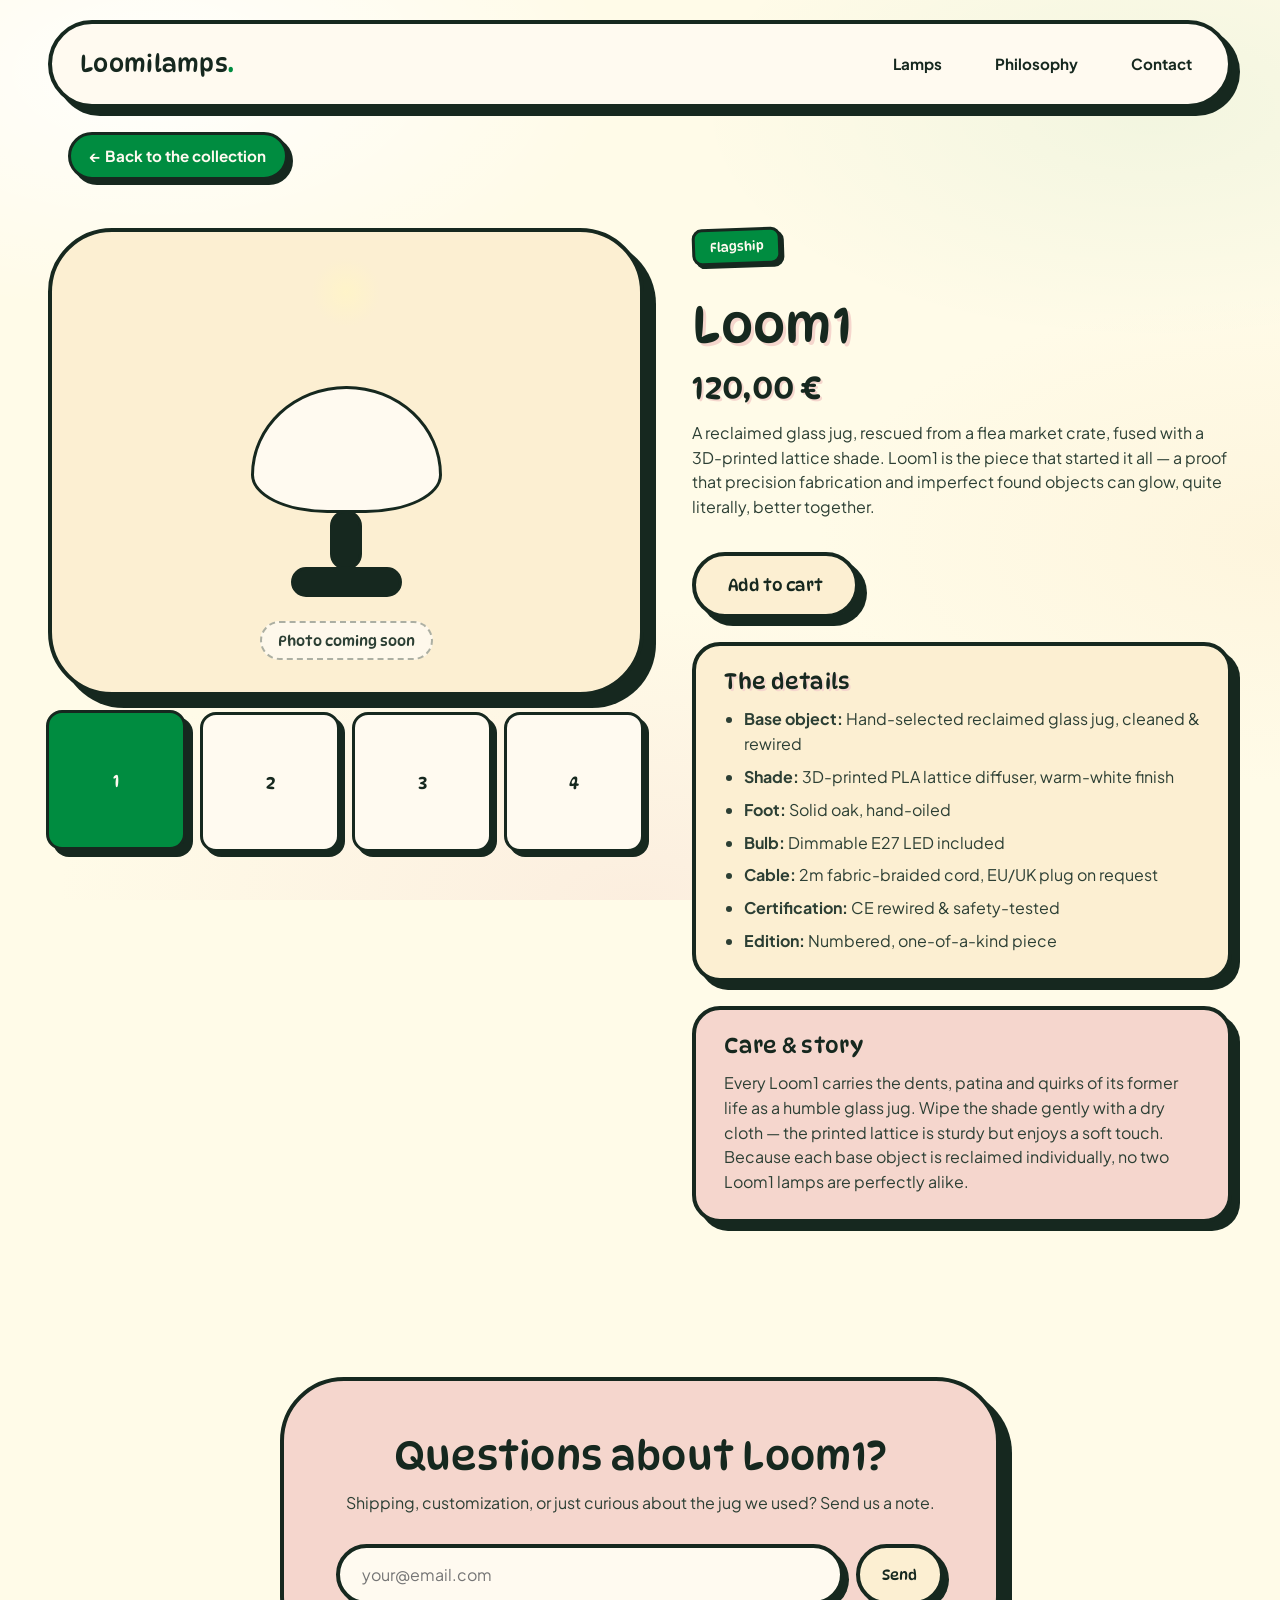
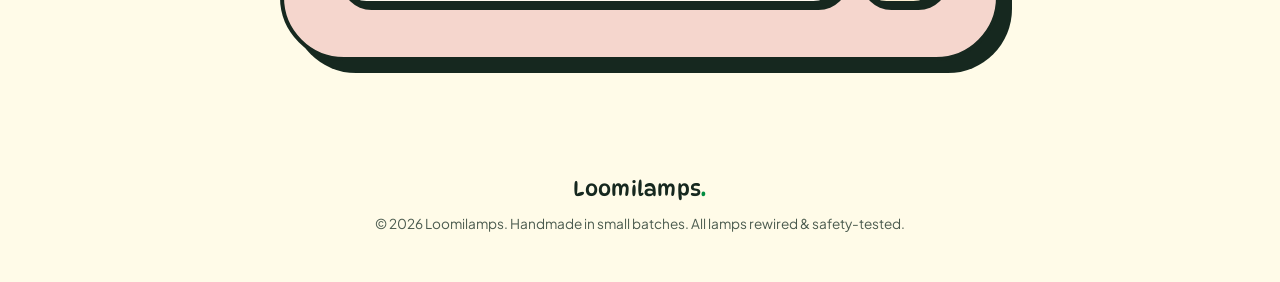
==== product-loom1.html @ 5aad16cc "Initial commit: Loomilamps Space-Age Retro E-commerce Site (v4)" ====
<!DOCTYPE html>
<html lang="en">
<head>
<meta charset="UTF-8">
<meta name="viewport" content="width=device-width, initial-scale=1.0">
<title>Loom1 — Loomilamps</title>
<meta name="description" content="Loom1: a reclaimed glass jug fused with a 3D-printed lattice shade. Handcrafted, numbered, and rewired by Loomilamps.">

<link rel="preconnect" href="https://fonts.googleapis.com">
<link rel="preconnect" href="https://fonts.gstatic.com" crossorigin>
<link href="https://fonts.googleapis.com/css2?family=Bubblegum+Sans&family=DynaPuff:wght@400..700&family=Plus+Jakarta+Sans:ital,wght@0,300..800;1,300..800&display=swap" rel="stylesheet">

<link rel="stylesheet" href="style.css">
</head>
<body>

<div class="noise-overlay" aria-hidden="true"></div>

<!-- ===== HEADER ===== -->
<header class="site-header">
  <div class="nav-bubble">
    <a href="index.html" class="logo">Loomilamps<span class="logo-dot">.</span></a>

    <button class="nav-toggle" id="navToggle" aria-label="Toggle navigation" aria-expanded="false" aria-controls="primaryNav">
      <span></span><span></span><span></span>
    </button>

    <nav class="primary-nav" id="primaryNav">
      <a href="index.html#lamps">Lamps</a>
      <a href="index.html#philosophy">Philosophy</a>
      <a href="index.html#contact">Contact</a>
    </nav>
  </div>
</header>

<main id="top">

  <!-- ===== BREADCRUMB ===== -->
  <div class="breadcrumb-wrap">
    <a href="index.html#lamps" class="breadcrumb-link">&larr; Back to the collection</a>
  </div>

  <!-- ===== PRODUCT DETAIL ===== -->
  <section class="product-detail">
    <div class="product-detail-inner">

      <!-- Gallery -->
      <div class="gallery">
        <div class="gallery-main">
          <!-- Replace with <img src="assets/loom1-1.jpg" alt="Loom1 lamp, front view"> when photos are ready -->
          <div class="gallery-placeholder" id="galleryMain" data-caption="Front view">
            <div class="mini-lamp mini-lamp--01 mini-lamp--big" aria-hidden="true">
              <div class="mini-glow"></div>
              <div class="mini-shade"></div>
              <div class="mini-neck"></div>
              <div class="mini-base"></div>
            </div>
            <span class="placeholder-label">Photo coming soon</span>
          </div>
        </div>
        <div class="gallery-thumbs" id="galleryThumbs">
          <button type="button" class="gallery-thumb is-active" data-caption="Front view" aria-label="Show front view">1</button>
          <button type="button" class="gallery-thumb" data-caption="Side profile" aria-label="Show side profile">2</button>
          <button type="button" class="gallery-thumb" data-caption="Lit at dusk" aria-label="Show lamp lit at dusk">3</button>
          <button type="button" class="gallery-thumb" data-caption="Detail: printed lattice shade" aria-label="Show shade detail">4</button>
        </div>
      </div>

      <!-- Info -->
      <div class="product-info">
        <span class="tag">Flagship</span>
        <h1>Loom1</h1>
        <p class="price price-lg">120,00&nbsp;€</p>

        <p class="product-lead">
          A reclaimed glass jug, rescued from a flea market crate, fused with a
          3D-printed lattice shade. Loom1 is the piece that started it all — a
          proof that precision fabrication and imperfect found objects can glow,
          quite literally, better together.
        </p>

        <a href="#contact-cta" class="btn btn-primary">
          <span>Add to cart</span>
        </a>

        <div class="spec-card">
          <h2>The details</h2>
          <ul class="spec-list">
            <li><strong>Base object:</strong> Hand-selected reclaimed glass jug, cleaned &amp; rewired</li>
            <li><strong>Shade:</strong> 3D-printed PLA lattice diffuser, warm-white finish</li>
            <li><strong>Foot:</strong> Solid oak, hand-oiled</li>
            <li><strong>Bulb:</strong> Dimmable E27 LED included</li>
            <li><strong>Cable:</strong> 2m fabric-braided cord, EU/UK plug on request</li>
            <li><strong>Certification:</strong> CE rewired &amp; safety-tested</li>
            <li><strong>Edition:</strong> Numbered, one-of-a-kind piece</li>
          </ul>
        </div>

        <div class="spec-card spec-card--pink">
          <h2>Care &amp; story</h2>
          <p>
            Every Loom1 carries the dents, patina and quirks of its former life as
            a humble glass jug. Wipe the shade gently with a dry cloth — the
            printed lattice is sturdy but enjoys a soft touch. Because each base
            object is reclaimed individually, no two Loom1 lamps are perfectly
            alike.
          </p>
        </div>
      </div>

    </div>
  </section>

  <!-- ===== MINI CONTACT CTA ===== -->
  <section class="contact" id="contact-cta">
    <div class="contact-card">
      <h2>Questions about Loom1?</h2>
      <p>Shipping, customization, or just curious about the jug we used? Send us a note.</p>
      <form class="contact-form" action="#" method="post">
        <input type="email" name="email" placeholder="your@email.com" required aria-label="Email address">
        <button type="submit" class="btn btn-primary btn-small">Send</button>
      </form>
    </div>
  </section>

</main>

<!-- ===== FOOTER ===== -->
<footer class="site-footer">
  <div class="footer-inner">
    <span class="logo logo--footer">Loomilamps<span class="logo-dot">.</span></span>
    <p>&copy; 2026 Loomilamps. Handmade in small batches. All lamps rewired &amp; safety-tested.</p>
  </div>
</footer>

<script src="script.js"></script>
</body>
</html>
---- style.css ----
/* =========================================================
   Loomilamps — Design Tokens
   ========================================================= */
:root {
  --color-bg: #fffbe8;
  --color-bg-soft: #fff5d6;
  --color-green: #008c40;
  --color-green-deep: #016b32;
  --color-butter: #fcefd2;
  --color-pink: #f5d6cd;
  --color-ink: #16281f;
  --color-ink-soft: #2c3f34;
  --color-cream: #fffaf0;

  --border-thick: 4px;
  --border-color: var(--color-ink);

  --shadow-offset: 8px;
  --shadow-hard: var(--shadow-offset) var(--shadow-offset) 0 0 var(--color-ink);
  --shadow-hard-sm: 5px 5px 0 0 var(--color-ink);
  --shadow-hard-lg: 12px 12px 0 0 var(--color-ink);

  --radius-blob: 42px;
  --radius-blob-lg: 64px;
  --radius-pill: 999px;

  --font-display: 'DynaPuff', 'Bubblegum Sans', system-ui, sans-serif;
  --font-body: 'Plus Jakarta Sans', 'Inter', system-ui, -apple-system, sans-serif;

  --container-w: 1240px;
}

/* =========================================================
   Reset & Base
   ========================================================= */
*, *::before, *::after { box-sizing: border-box; }

html { scroll-behavior: smooth; }

body {
  margin: 0;
  min-height: 100vh;
  background-color: var(--color-bg);
  /* Soft, non-repeating light blooms — no tiling pattern, just gentle depth */
  background-image:
    radial-gradient(ellipse 60% 45% at 12% 8%, rgba(255,255,255,0.9), transparent 60%),
    radial-gradient(ellipse 55% 40% at 90% 12%, rgba(0,140,64,0.05), transparent 65%),
    radial-gradient(ellipse 70% 50% at 50% 100%, rgba(245,214,205,0.35), transparent 65%),
    radial-gradient(ellipse 60% 45% at 100% 60%, rgba(252,239,210,0.5), transparent 60%);
  background-attachment: fixed;
  color: var(--color-ink);
  font-family: var(--font-body);
  font-size: 16px;
  line-height: 1.55;
  -webkit-font-smoothing: antialiased;
  overflow-x: hidden;
  position: relative;
}

h1, h2, h3, .logo, .price, .stat-number {
  font-family: var(--font-display);
  font-weight: 400;
  line-height: 1.1;
  letter-spacing: 0.3px;
  margin: 0;
}

p { margin: 0 0 1rem; }
p:last-child { margin-bottom: 0; }

a { color: inherit; text-decoration: none; }

img { max-width: 100%; display: block; }

button, input { font-family: inherit; }

/* Global noise overlay intentionally removed — the plain background now relies on
   soft gradients only. Card-level fiber grain removed too — flat pastel colors with
   borders/shadows now carry the paper-cutout feel, avoiding any visible tiling. */

.eyebrow {
  display: inline-block;
  font-weight: 700;
  font-size: 0.8rem;
  letter-spacing: 1.5px;
  text-transform: uppercase;
  color: var(--color-green-deep);
  margin-bottom: 0.75rem;
}
.eyebrow-dark { color: var(--color-ink-soft); }

/* =========================================================
   Buttons
   ========================================================= */
.btn {
  --btn-bg: var(--color-butter);
  --btn-fg: var(--color-ink);
  position: relative;
  display: inline-flex;
  align-items: center;
  justify-content: center;
  gap: 0.5rem;
  font-family: var(--font-display);
  font-size: 1.05rem;
  padding: 1rem 2rem;
  background: var(--btn-bg);
  color: var(--btn-fg);
  border: var(--border-thick) solid var(--border-color);
  border-radius: var(--radius-pill);
  box-shadow: var(--shadow-hard);
  cursor: pointer;
  transition: transform 0.12s ease, box-shadow 0.12s ease;
  will-change: transform;
}
.btn:hover { transform: translate(-2px, -2px); box-shadow: 10px 10px 0 0 var(--color-ink); }
.btn:active,
.btn.is-pressed {
  transform: translate(var(--shadow-offset), var(--shadow-offset));
  box-shadow: 0 0 0 0 var(--color-ink);
}

.btn-primary { background: var(--color-butter); }
.btn-dark { background: var(--color-ink); color: var(--color-cream); }
.btn-outline { background: transparent; }
.btn-small { padding: 0.65rem 1.4rem; font-size: 0.9rem; box-shadow: var(--shadow-hard-sm); }
.btn-small:hover { box-shadow: 7px 7px 0 0 var(--color-ink); }

/* =========================================================
   Header / Nav
   ========================================================= */
.site-header {
  position: sticky;
  top: 0;
  z-index: 50;
  padding: 1.25rem clamp(1rem, 4vw, 3rem) 0;
}

.nav-bubble {
  max-width: var(--container-w);
  margin: 0 auto;
  display: flex;
  align-items: center;
  justify-content: space-between;
  background-color: var(--color-cream);
  border: var(--border-thick) solid var(--border-color);
  border-radius: var(--radius-pill);
  padding: 0.85rem 0.85rem 0.85rem 1.75rem;
  box-shadow: var(--shadow-hard);
}

.logo {
  font-size: 1.5rem;
  color: var(--color-ink);
  white-space: nowrap;
}
.logo-dot { color: var(--color-green); }

.primary-nav {
  display: flex;
  align-items: center;
  gap: 0.5rem;
}
.primary-nav a {
  font-family: var(--font-body);
  font-weight: 700;
  font-size: 0.95rem;
  padding: 0.65rem 1.15rem;
  border-radius: var(--radius-pill);
  border: var(--border-thick) solid transparent;
  transition: border-color 0.15s ease, background 0.15s ease, transform 0.15s ease;
}
.primary-nav a:hover {
  background: var(--color-butter);
  border-color: var(--border-color);
  transform: translateY(-2px);
}

.nav-toggle {
  display: none;
  flex-direction: column;
  justify-content: center;
  gap: 5px;
  width: 46px;
  height: 46px;
  background: var(--color-butter);
  border: var(--border-thick) solid var(--border-color);
  border-radius: 50%;
  cursor: pointer;
}
.nav-toggle span {
  display: block;
  width: 18px;
  height: 3px;
  margin: 0 auto;
  background: var(--color-ink);
  border-radius: 2px;
}

/* =========================================================
   Hero
   ========================================================= */
.hero {
  position: relative;
  z-index: 1;
  padding: clamp(2.5rem, 8vw, 6rem) clamp(1rem, 4vw, 3rem) clamp(3rem, 8vw, 6rem);
}

.hero-inner {
  max-width: var(--container-w);
  margin: 0 auto;
  display: grid;
  grid-template-columns: 1.05fr 0.95fr;
  align-items: center;
  gap: clamp(2rem, 5vw, 4rem);
}

.hero-title {
  font-size: clamp(2.6rem, 6vw, 4.4rem);
  color: var(--color-ink);
  text-shadow: 4px 4px 0 var(--color-pink);
  margin-bottom: 1.25rem;
}

.hero-text {
  color: var(--color-ink-soft);
  font-size: 1.1rem;
  max-width: 46ch;
  margin-bottom: 2rem;
}

.hero-visual {
  position: relative;
  display: flex;
  justify-content: center;
  align-items: center;
}

.porthole {
  position: relative;
  width: clamp(260px, 32vw, 420px);
  aspect-ratio: 1 / 1;
  border-radius: 50%;
  background: var(--color-ink);
  border: var(--border-thick) solid var(--border-color);
  box-shadow: var(--shadow-hard-lg);
  display: flex;
  align-items: center;
  justify-content: center;
  animation: float 6s ease-in-out infinite;
}

.porthole-ring {
  width: 88%;
  height: 88%;
  border-radius: 50%;
  background: var(--color-butter);
  border: var(--border-thick) solid var(--border-color);
  display: flex;
  align-items: center;
  justify-content: center;
}

.porthole-glass {
  width: 82%;
  height: 82%;
  border-radius: 50%;
  background: radial-gradient(circle at 35% 30%, #d9f2e4, var(--color-pink) 70%);
  border: var(--border-thick) solid var(--border-color);
  display: flex;
  align-items: flex-end;
  justify-content: center;
  overflow: hidden;
  position: relative;
}

.porthole-bolt {
  position: absolute;
  width: 22px;
  height: 22px;
  background: var(--color-butter);
  border: 3px solid var(--border-color);
  border-radius: 50%;
}
.bolt-1 { top: 6%; left: 50%; transform: translateX(-50%); }
.bolt-2 { bottom: 6%; left: 50%; transform: translateX(-50%); }
.bolt-3 { left: 6%; top: 50%; transform: translateY(-50%); }
.bolt-4 { right: 6%; top: 50%; transform: translateY(-50%); }

/* Illustrated lamp inside the porthole, pure CSS */
.lamp-illustration {
  position: relative;
  width: 60%;
  height: 78%;
  display: flex;
  flex-direction: column;
  align-items: center;
  justify-content: flex-end;
}
.lamp-glow {
  position: absolute;
  top: -6%;
  width: 120px;
  max-width: 70%;
  aspect-ratio: 1/1;
  background: radial-gradient(circle, rgba(255,244,200,0.95), rgba(255,244,200,0) 70%);
  border-radius: 50%;
}
.lamp-shade {
  width: 68%;
  aspect-ratio: 1.6/1;
  background: var(--color-butter);
  border: var(--border-thick) solid var(--border-color);
  border-radius: 50% 50% 40% 40% / 70% 70% 30% 30%;
  position: relative;
  z-index: 1;
}
.lamp-neck {
  width: 10%;
  height: 22%;
  background: var(--color-ink);
  border: 3px solid var(--border-color);
  border-radius: var(--radius-pill);
  margin-top: -4px;
}
.lamp-base {
  width: 46%;
  height: 10%;
  background: var(--color-ink);
  border: var(--border-thick) solid var(--border-color);
  border-radius: var(--radius-pill);
  margin-top: -4px;
}

.hero-badge {
  position: absolute;
  bottom: -6%;
  right: -4%;
  background: var(--color-pink);
  border: var(--border-thick) solid var(--border-color);
  border-radius: var(--radius-blob);
  box-shadow: var(--shadow-hard-sm);
  padding: 0.75rem 1.1rem;
  font-family: var(--font-display);
  font-size: 0.95rem;
  text-align: center;
  line-height: 1.25;
  transform: rotate(-6deg);
}

@keyframes float {
  0%, 100% { transform: translateY(0); }
  50% { transform: translateY(-14px); }
}

/* =========================================================
   Showcase / Product Grid
   ========================================================= */
.showcase, .philosophy, .contact {
  position: relative;
  z-index: 1;
  padding: clamp(2.5rem, 6vw, 5rem) clamp(1rem, 4vw, 3rem);
}

.section-heading {
  max-width: var(--container-w);
  margin: 0 auto clamp(2rem, 5vw, 3rem);
  text-align: center;
}
.section-heading h2 {
  font-size: clamp(2.1rem, 4.5vw, 3rem);
  color: var(--color-ink);
  text-shadow: 3px 3px 0 var(--color-pink);
  margin-bottom: 0.9rem;
}
.section-sub {
  color: var(--color-ink-soft);
  max-width: 56ch;
  margin: 0 auto;
}

.product-grid {
  max-width: var(--container-w);
  margin: 0 auto;
  display: grid;
  grid-template-columns: repeat(3, 1fr);
  gap: clamp(1.25rem, 3vw, 2rem);
  align-items: stretch;
}

.product-card {
  --rotate: 0deg;
  position: relative;
  display: flex;
  flex-direction: column;
  border: var(--border-thick) solid var(--border-color);
  border-radius: 28px;
  box-shadow: var(--shadow-hard-lg);
  padding: 1.75rem;
  transform: rotate(var(--rotate));
  transition: transform 0.18s ease, box-shadow 0.18s ease;
  /* corrugated flute lines + fiber grain, cut right into the cardboard */
  background-image:
    repeating-linear-gradient(90deg, rgba(0,0,0,0.06) 0 2px, transparent 2px 9px),
    url("data:image/svg+xml;utf8,<svg xmlns='http://www.w3.org/2000/svg' width='160' height='160'><filter id='c'><feTurbulence type='fractalNoise' baseFrequency='0.015 0.85' numOctaves='4' seed='3' stitchTiles='stitch'/><feColorMatrix type='matrix' values='0 0 0 0 0.1  0 0 0 0 0.07  0 0 0 0 0.02  0 0 0 0 0.45 0'/></filter><rect width='100%25' height='100%25' filter='url(%23c)'/></svg>");
  background-blend-mode: multiply, multiply;
  background-size: auto, 160px 160px;
}
/* Dashed stitch-line inset, like the fold score of a die-cut cardboard piece */
.product-card::after {
  content: "";
  position: absolute;
  inset: 10px;
  border: 2.5px dashed rgba(22, 40, 31, 0.28);
  border-radius: 20px;
  pointer-events: none;
}
.product-card:nth-child(1) { --rotate: -1.4deg; }
.product-card:nth-child(2) { --rotate: 1.1deg; }
.product-card:nth-child(3) { --rotate: -0.9deg; }
.product-card:hover {
  --rotate: 0deg;
  transform: translate(-4px, -4px) rotate(var(--rotate));
  box-shadow: 16px 16px 0 0 var(--color-ink);
}
.product-card--yellow { background-color: var(--color-butter); }
.product-card--pink { background-color: var(--color-pink); }
.product-card--featured { transform: translateY(-10px) rotate(var(--rotate)); }
.product-card--featured:hover { transform: translate(-4px, -14px) rotate(var(--rotate)); }

/* Whole flagship card becomes a link to its product page, styled as a plain block */
.product-card-link {
  display: flex;
  flex-direction: column;
  flex: 1;
  color: inherit;
}

/* Washi-tape strip pinning the card down, for that board-game-box feel */
.card-tape {
  position: absolute;
  top: -14px;
  left: 50%;
  width: 110px;
  height: 34px;
  margin-left: -55px;
  background: rgba(255, 250, 240, 0.55);
  border: 2.5px dashed rgba(22, 40, 31, 0.4);
  transform: rotate(-4deg);
  z-index: 2;
  pointer-events: none;
}

.tag {
  align-self: flex-start;
  font-family: var(--font-display);
  font-size: 0.8rem;
  background: var(--color-green);
  color: var(--color-cream);
  border: 3px solid var(--border-color);
  border-radius: 10px;
  padding: 0.35rem 0.9rem;
  margin-bottom: 1rem;
  transform: rotate(-2deg);
  box-shadow: 3px 3px 0 0 var(--color-ink);
  position: relative;
  z-index: 1;
}
.tag-soon { background: var(--color-ink); }

.product-media {
  display: flex;
  align-items: flex-end;
  justify-content: center;
  height: clamp(160px, 20vw, 210px);
  margin-bottom: 1.25rem;
  background-color: rgba(255,255,255,0.35);
  border: 3px solid var(--border-color);
  border-radius: var(--radius-blob);
}

/* Mini lamp illustrations reused for product cards */
.mini-lamp {
  position: relative;
  width: 55%;
  height: 85%;
  display: flex;
  flex-direction: column;
  align-items: center;
  justify-content: flex-end;
}
.mini-glow {
  position: absolute;
  top: -2%;
  width: 70px;
  max-width: 60%;
  aspect-ratio: 1/1;
  background: radial-gradient(circle, rgba(255,244,200,0.9), rgba(255,244,200,0) 70%);
  border-radius: 50%;
}
.mini-shade {
  width: 72%;
  aspect-ratio: 1.5/1;
  background: var(--color-cream);
  border: 3px solid var(--border-color);
  border-radius: 50% 50% 40% 40% / 70% 70% 30% 30%;
  position: relative;
  z-index: 1;
}
.mini-shade--round { border-radius: 50%; aspect-ratio: 1/1; width: 60%; }
.mini-shade--tall { border-radius: 40% 40% 30% 30% / 55% 55% 45% 45%; aspect-ratio: 1/1.3; width: 55%; }
.mini-neck { width: 12%; height: 18%; background: var(--color-ink); border: 3px solid var(--border-color); border-radius: var(--radius-pill); margin-top: -3px; }
.mini-base { width: 42%; height: 9%; background: var(--color-ink); border: 3px solid var(--border-color); border-radius: var(--radius-pill); margin-top: -3px; }
.mini-base--wide { width: 58%; }

.product-body h3 {
  font-size: 1.6rem;
  margin-bottom: 0.6rem;
}
.product-body p { color: var(--color-ink-soft); margin-bottom: 1.25rem; }

.product-footer {
  margin-top: auto;
  display: flex;
  align-items: center;
  justify-content: space-between;
  gap: 0.75rem;
  flex-wrap: wrap;
}

.price { font-size: 1.5rem; }
.price-muted { font-size: 1.05rem; font-family: var(--font-body); font-weight: 700; color: var(--color-ink-soft); }

/* =========================================================
   Philosophy
   ========================================================= */
.philosophy-card {
  max-width: var(--container-w);
  margin: 0 auto;
  background-color: var(--color-cream);
  border: var(--border-thick) solid var(--border-color);
  border-radius: var(--radius-blob-lg);
  box-shadow: var(--shadow-hard-lg);
  padding: clamp(2rem, 5vw, 3.5rem);
}
.philosophy-card h2 {
  font-size: clamp(2rem, 4vw, 2.8rem);
  margin-bottom: 1.75rem;
  text-shadow: 3px 3px 0 var(--color-pink);
}

.philosophy-grid {
  display: grid;
  grid-template-columns: 1.4fr 1fr;
  gap: clamp(1.5rem, 4vw, 3rem);
  align-items: start;
}

.philosophy-text p { color: var(--color-ink-soft); }
.philosophy-text p + p { margin-top: 1rem; }

.philosophy-stats {
  display: flex;
  flex-direction: column;
  gap: 1rem;
}
.stat-chip {
  background: var(--color-butter);
  border: var(--border-thick) solid var(--border-color);
  border-radius: var(--radius-blob);
  box-shadow: var(--shadow-hard-sm);
  padding: 1.1rem 1.4rem;
  display: flex;
  flex-direction: column;
  gap: 0.15rem;
}
.stat-chip--pink { background: var(--color-pink); }
.stat-number { font-size: 1.8rem; color: var(--color-ink); }
.stat-label { font-size: 0.85rem; font-weight: 700; color: var(--color-ink-soft); }

/* =========================================================
   Contact
   ========================================================= */
.contact-card {
  max-width: 720px;
  margin: 0 auto;
  text-align: center;
  background-color: var(--color-pink);
  border: var(--border-thick) solid var(--border-color);
  border-radius: var(--radius-blob-lg);
  box-shadow: var(--shadow-hard-lg);
  padding: clamp(2rem, 5vw, 3.25rem);
}
.contact-card h2 { font-size: clamp(1.9rem, 4vw, 2.5rem); margin-bottom: 0.9rem; text-shadow: 3px 3px 0 var(--color-pink); }
.contact-card p { color: var(--color-ink-soft); margin-bottom: 1.75rem; }

.contact-form {
  display: flex;
  gap: 0.75rem;
  flex-wrap: wrap;
  justify-content: center;
}
.contact-form input {
  flex: 1 1 260px;
  padding: 1rem 1.4rem;
  border: var(--border-thick) solid var(--border-color);
  border-radius: var(--radius-pill);
  background: var(--color-cream);
  font-size: 1rem;
  box-shadow: var(--shadow-hard-sm);
}
.contact-form input:focus {
  outline: none;
  box-shadow: 6px 6px 0 0 var(--color-ink);
}

/* =========================================================
   Footer
   ========================================================= */
.site-footer {
  position: relative;
  z-index: 1;
  padding: 2.5rem clamp(1rem, 4vw, 3rem) 3rem;
}
.footer-inner {
  max-width: var(--container-w);
  margin: 0 auto;
  display: flex;
  flex-direction: column;
  align-items: center;
  gap: 0.75rem;
  text-align: center;
  color: var(--color-ink-soft);
}
.logo--footer { font-size: 1.3rem; }
.footer-inner p { font-size: 0.85rem; opacity: 0.85; }

/* =========================================================
   Product Detail Page
   ========================================================= */
.breadcrumb-wrap {
  max-width: var(--container-w);
  margin: 0 auto;
  padding: 1.5rem clamp(1rem, 4vw, 3rem) 0;
  position: relative;
  z-index: 1;
}
.breadcrumb-link {
  display: inline-flex;
  align-items: center;
  gap: 0.4rem;
  font-weight: 700;
  font-size: 0.95rem;
  color: var(--color-cream);
  padding: 0.6rem 1.2rem;
  border: 3px solid var(--border-color);
  border-radius: var(--radius-pill);
  background: var(--color-green);
  box-shadow: var(--shadow-hard-sm);
  transition: transform 0.15s ease, background 0.15s ease, box-shadow 0.15s ease;
}
.breadcrumb-link:hover {
  transform: translate(-2px, -2px);
  background: var(--color-green-deep);
  box-shadow: 7px 7px 0 0 var(--color-ink);
}

.product-detail {
  position: relative;
  z-index: 1;
  padding: clamp(1.5rem, 5vw, 3rem) clamp(1rem, 4vw, 3rem) clamp(3rem, 6vw, 5rem);
}
.product-detail-inner {
  max-width: var(--container-w);
  margin: 0 auto;
  display: grid;
  grid-template-columns: 1.05fr 0.95fr;
  gap: clamp(1.5rem, 4vw, 3rem);
  align-items: start;
}

/* Gallery */
.gallery { display: flex; flex-direction: column; gap: 1rem; }
.gallery-main {
  border: var(--border-thick) solid var(--border-color);
  border-radius: var(--radius-blob-lg);
  box-shadow: var(--shadow-hard-lg);
  overflow: hidden;
  background-color: var(--color-butter);
}
.gallery-placeholder {
  position: relative;
  display: flex;
  flex-direction: column;
  align-items: center;
  justify-content: flex-end;
  height: clamp(320px, 40vw, 460px);
  padding-bottom: 2rem;
}
.mini-lamp--big { width: 45%; height: 78%; }
.placeholder-label {
  margin-top: 1.5rem;
  font-family: var(--font-display);
  font-size: 0.9rem;
  color: var(--color-ink-soft);
  background: rgba(255,255,255,0.55);
  border: 2.5px dashed rgba(22,40,31,0.35);
  border-radius: var(--radius-pill);
  padding: 0.4rem 1rem;
}

.gallery-thumbs {
  display: grid;
  grid-template-columns: repeat(4, 1fr);
  gap: 0.75rem;
}
.gallery-thumb {
  aspect-ratio: 1 / 1;
  display: flex;
  align-items: center;
  justify-content: center;
  font-family: var(--font-display);
  font-size: 1.1rem;
  color: var(--color-ink);
  background-color: var(--color-cream);
  border: 3px solid var(--border-color);
  border-radius: 16px;
  box-shadow: var(--shadow-hard-sm);
  cursor: pointer;
  transition: transform 0.15s ease, box-shadow 0.15s ease;
}
.gallery-thumb:hover { transform: translate(-2px, -2px); box-shadow: 7px 7px 0 0 var(--color-ink); }
.gallery-thumb.is-active {
  background-color: var(--color-green);
  color: var(--color-cream);
  transform: translate(-2px, -2px);
  box-shadow: 7px 7px 0 0 var(--color-ink);
}

/* Info column */
.product-info { display: flex; flex-direction: column; align-items: flex-start; gap: 1rem; }
.product-info h1 {
  font-size: clamp(2.4rem, 5vw, 3.2rem);
  color: var(--color-ink);
  text-shadow: 3px 3px 0 var(--color-pink);
}
.price-lg { font-size: 2rem; color: var(--color-ink); text-shadow: 2px 2px 0 var(--color-pink); }
.product-lead { color: var(--color-ink-soft); max-width: 52ch; }

.spec-card {
  width: 100%;
  background-color: var(--color-butter);
  border: var(--border-thick) solid var(--border-color);
  border-radius: 28px;
  box-shadow: var(--shadow-hard);
  padding: 1.5rem 1.75rem;
  margin-top: 0.5rem;
}
.spec-card--pink { background-color: var(--color-pink); }
.spec-card h2 { font-size: 1.35rem; margin-bottom: 0.85rem; text-shadow: 2px 2px 0 var(--color-pink); }
.spec-card p { color: var(--color-ink-soft); }
.spec-list { margin: 0; padding-left: 1.2rem; color: var(--color-ink-soft); }
.spec-list li { margin-bottom: 0.5rem; }
.spec-list li:last-child { margin-bottom: 0; }

/* =========================================================
   Responsive
   ========================================================= */
@media (max-width: 960px) {
  .hero-inner { grid-template-columns: 1fr; }
  .hero-visual { order: -1; margin-bottom: 1rem; }
  .product-grid { grid-template-columns: 1fr 1fr; }
  .product-card--featured { grid-column: 1 / -1; transform: none; }
  .product-card--featured:hover { transform: translate(-4px, -4px); }
  .philosophy-grid { grid-template-columns: 1fr; }
  .product-detail-inner { grid-template-columns: 1fr; }
}

@media (max-width: 700px) {
  .nav-toggle { display: flex; }
  .primary-nav {
    position: absolute;
    top: calc(100% + 0.75rem);
    left: 0;
    right: 0;
    background: var(--color-cream);
    border: var(--border-thick) solid var(--border-color);
    border-radius: var(--radius-blob);
    box-shadow: var(--shadow-hard);
    flex-direction: column;
    align-items: stretch;
    padding: 0.75rem;
    gap: 0.4rem;
    display: none;
  }
  .primary-nav.is-open { display: flex; }
  .primary-nav a { text-align: center; }

  .product-grid { grid-template-columns: 1fr; }
  .hero-badge { right: 0; }
}

@media (max-width: 480px) {
  .contact-form { flex-direction: column; align-items: stretch; }
}

/* Respect reduced motion preferences */
@media (prefers-reduced-motion: reduce) {
  html { scroll-behavior: auto; }
  .porthole { animation: none; }
  .btn, .product-card, .primary-nav a { transition: none; }
}
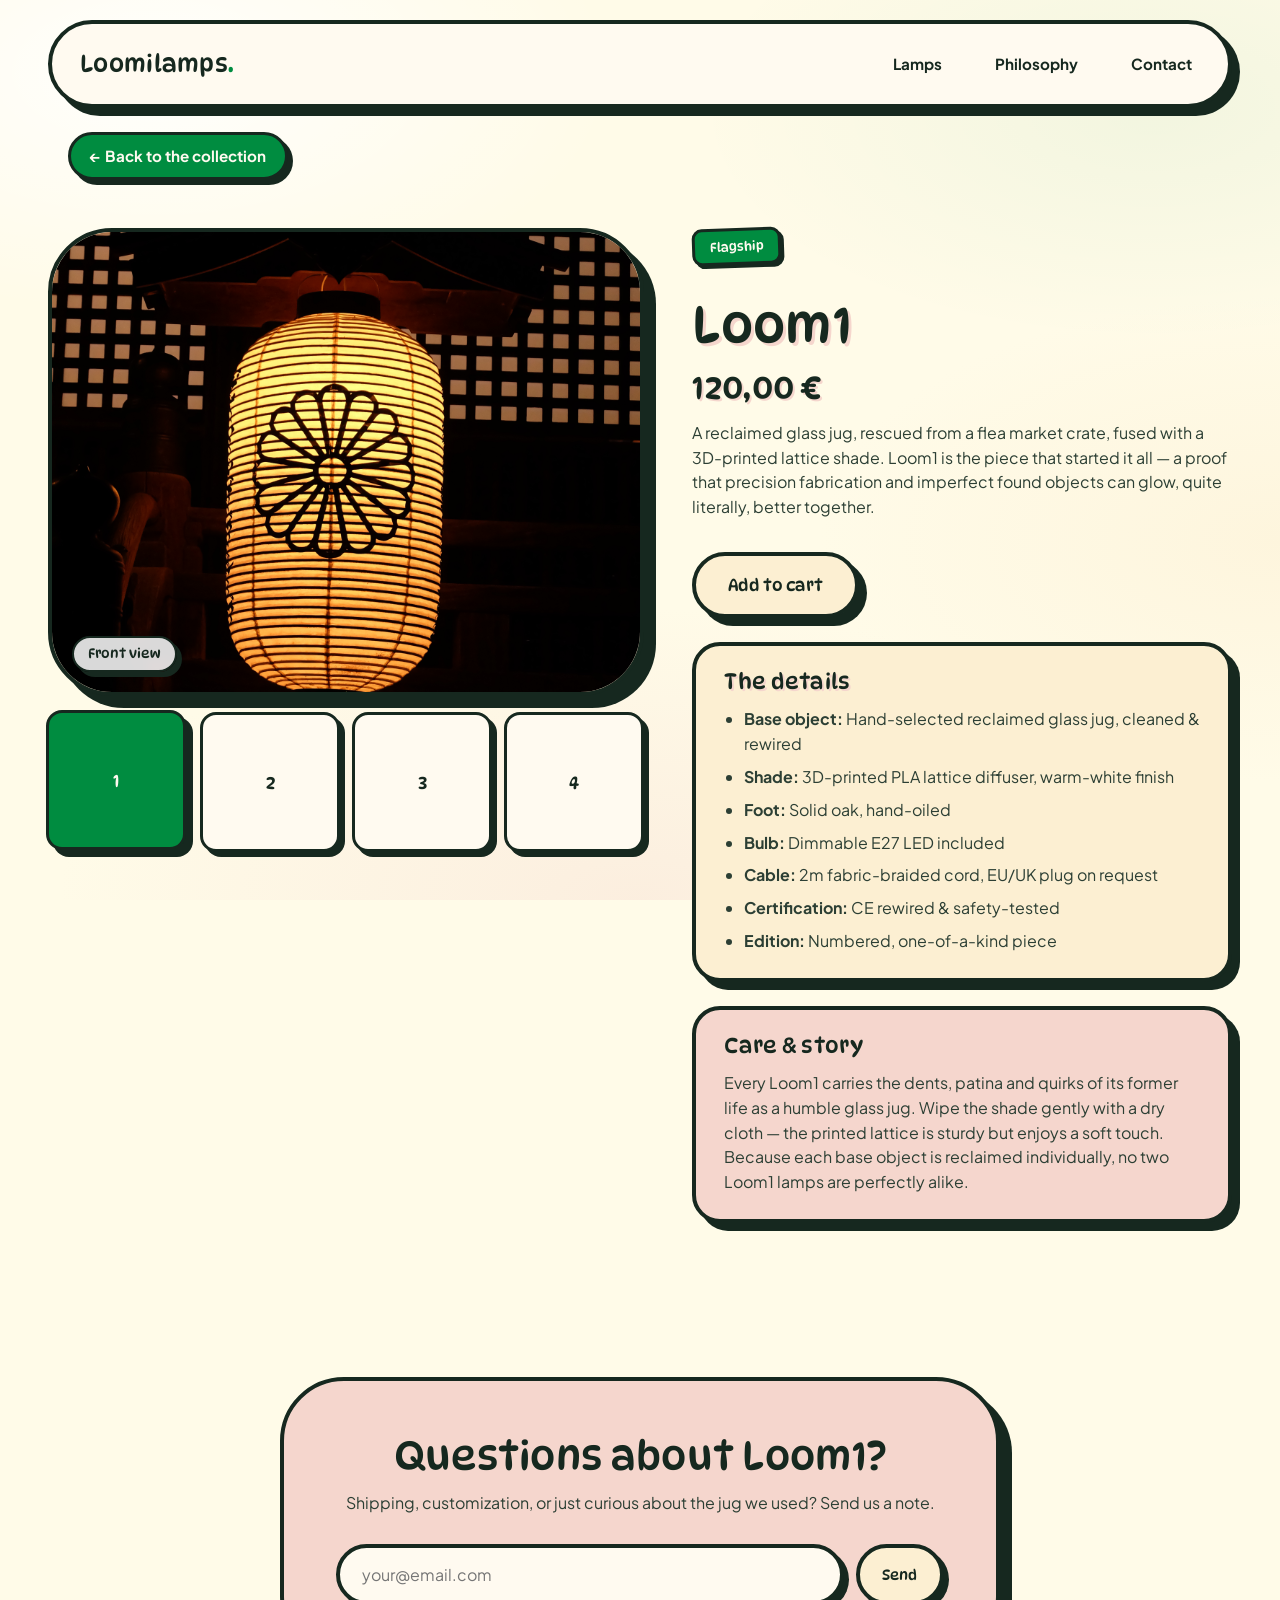
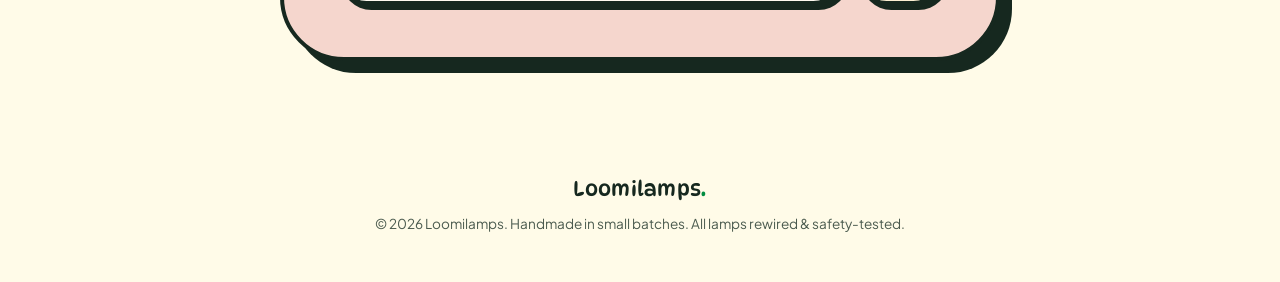
==== commit b4f87082: "Add Loom1 product photo (DSCF7122.JPG) to index and product detail page" ====
--- a/product-loom1.html
+++ b/product-loom1.html
@@ -47,19 +47,13 @@
       <!-- Gallery -->
       <div class="gallery">
         <div class="gallery-main">
-          <!-- Replace with <img src="assets/loom1-1.jpg" alt="Loom1 lamp, front view"> when photos are ready -->
-          <div class="gallery-placeholder" id="galleryMain" data-caption="Front view">
-            <div class="mini-lamp mini-lamp--01 mini-lamp--big" aria-hidden="true">
-              <div class="mini-glow"></div>
-              <div class="mini-shade"></div>
-              <div class="mini-neck"></div>
-              <div class="mini-base"></div>
-            </div>
-            <span class="placeholder-label">Photo coming soon</span>
+          <div class="gallery-image-wrap" id="galleryMain" data-caption="Front view">
+            <img src="assets/DSCF7122.JPG" alt="Loom1 lamp, front view" class="gallery-img" id="galleryMainImg">
+            <span class="gallery-caption" id="galleryCaption">Front view</span>
           </div>
         </div>
         <div class="gallery-thumbs" id="galleryThumbs">
-          <button type="button" class="gallery-thumb is-active" data-caption="Front view" aria-label="Show front view">1</button>
+          <button type="button" class="gallery-thumb is-active" data-caption="Front view" data-src="assets/DSCF7122.JPG" aria-label="Show front view">1</button>
           <button type="button" class="gallery-thumb" data-caption="Side profile" aria-label="Show side profile">2</button>
           <button type="button" class="gallery-thumb" data-caption="Lit at dusk" aria-label="Show lamp lit at dusk">3</button>
           <button type="button" class="gallery-thumb" data-caption="Detail: printed lattice shade" aria-label="Show shade detail">4</button>
--- a/style.css
+++ b/style.css
@@ -476,6 +476,25 @@
   background-color: rgba(255,255,255,0.35);
   border: 3px solid var(--border-color);
   border-radius: var(--radius-blob);
+  overflow: hidden;
+}
+
+.product-media--img {
+  align-items: center;
+  padding: 0;
+  background-color: #fff;
+}
+
+.product-img {
+  width: 100%;
+  height: 100%;
+  object-fit: cover;
+  object-position: center;
+  transition: transform 0.3s ease;
+}
+
+.product-card:hover .product-img {
+  transform: scale(1.05);
 }
 
 /* Mini lamp illustrations reused for product cards */
@@ -686,6 +705,37 @@
   box-shadow: var(--shadow-hard-lg);
   overflow: hidden;
   background-color: var(--color-butter);
+}
+.gallery-image-wrap {
+  position: relative;
+  width: 100%;
+  height: clamp(320px, 40vw, 460px);
+  display: flex;
+  align-items: center;
+  justify-content: center;
+  background-color: #fff;
+  overflow: hidden;
+}
+.gallery-img {
+  width: 100%;
+  height: 100%;
+  object-fit: cover;
+  object-position: center;
+  display: block;
+}
+.gallery-caption {
+  position: absolute;
+  bottom: 1.25rem;
+  left: 1.25rem;
+  font-family: var(--font-display);
+  font-size: 0.85rem;
+  color: var(--color-ink);
+  background: rgba(255, 255, 255, 0.85);
+  backdrop-filter: blur(4px);
+  border: 2px solid var(--border-color);
+  border-radius: var(--radius-pill);
+  padding: 0.35rem 0.9rem;
+  box-shadow: var(--shadow-hard-sm);
 }
 .gallery-placeholder {
   position: relative;
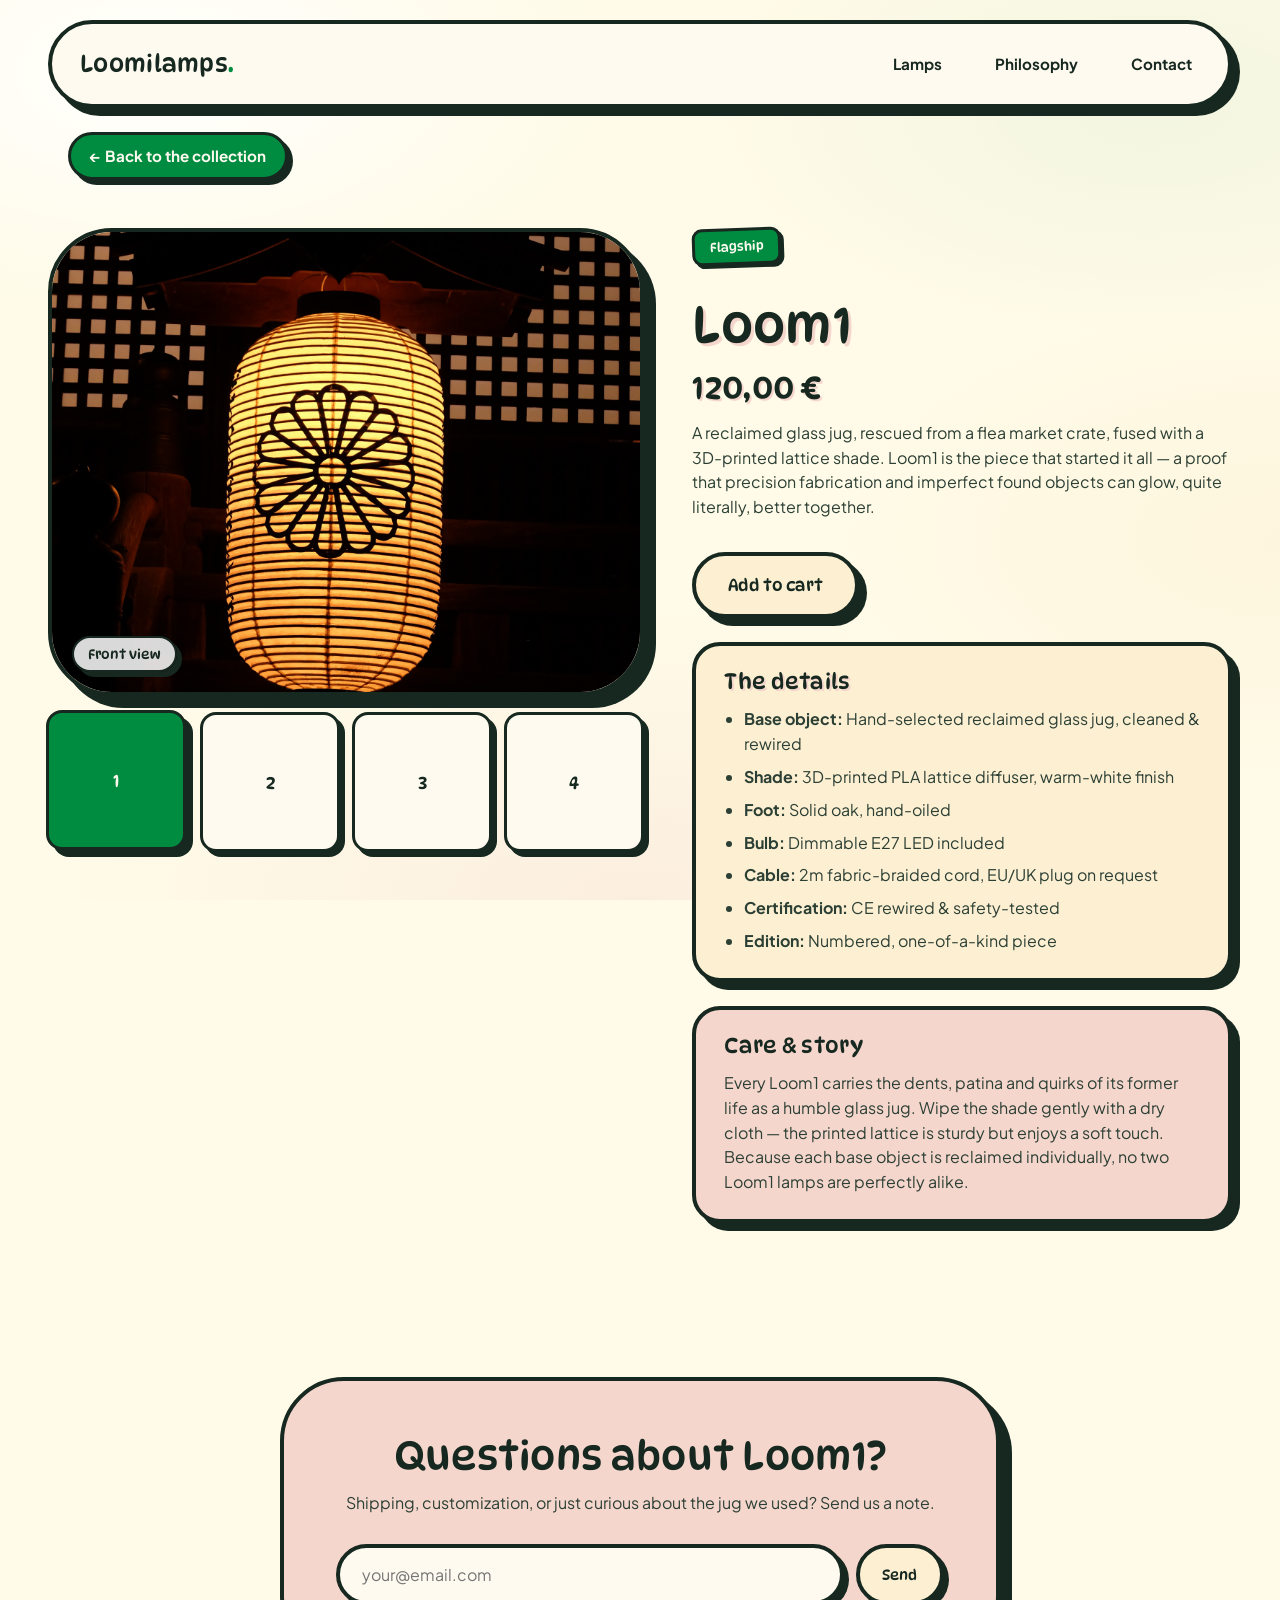
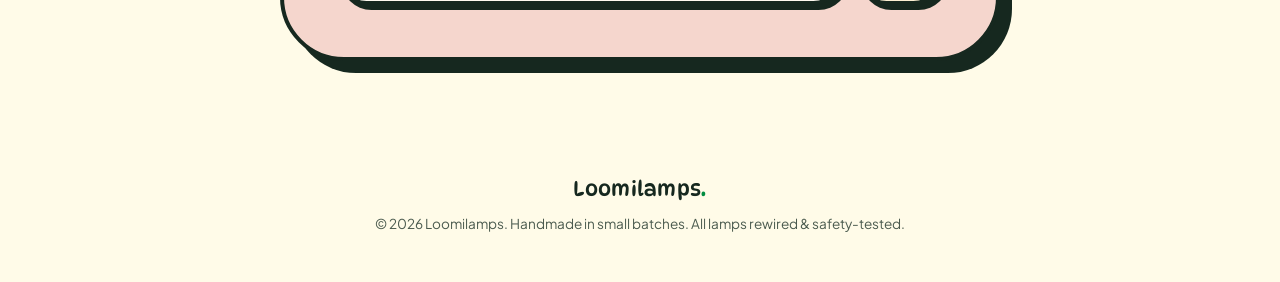
==== commit 3009e569: "Add DSCF7031 (lit) image, add hover-to-light effect on cards, and centralize image configuration in " ====
--- a/product-loom1.html
+++ b/product-loom1.html
@@ -11,6 +11,13 @@
 <link href="https://fonts.googleapis.com/css2?family=Bubblegum+Sans&family=DynaPuff:wght@400..700&family=Plus+Jakarta+Sans:ital,wght@0,300..800;1,300..800&display=swap" rel="stylesheet">
 
 <link rel="stylesheet" href="style.css">
+<style>
+  /* Configurazione immagini Loom1 (Sincronizzata con index.html) */
+  :root {
+    --loom1-img-off: 'assets/DSCF7122.JPG';
+    --loom1-img-on:  'assets/DSCF7031.JPG';
+  }
+</style>
 </head>
 <body>
 
@@ -53,9 +60,9 @@
           </div>
         </div>
         <div class="gallery-thumbs" id="galleryThumbs">
-          <button type="button" class="gallery-thumb is-active" data-caption="Front view" data-src="assets/DSCF7122.JPG" aria-label="Show front view">1</button>
-          <button type="button" class="gallery-thumb" data-caption="Side profile" aria-label="Show side profile">2</button>
-          <button type="button" class="gallery-thumb" data-caption="Lit at dusk" aria-label="Show lamp lit at dusk">3</button>
+          <button type="button" class="gallery-thumb is-active" data-caption="Front view (Off)" data-src="assets/DSCF7122.JPG" aria-label="Show front view off">1</button>
+          <button type="button" class="gallery-thumb" data-caption="Front view (Lit)" data-src="assets/DSCF7031.JPG" aria-label="Show front view lit">2</button>
+          <button type="button" class="gallery-thumb" data-caption="Side profile" aria-label="Show side profile">3</button>
           <button type="button" class="gallery-thumb" data-caption="Detail: printed lattice shade" aria-label="Show shade detail">4</button>
         </div>
       </div>
